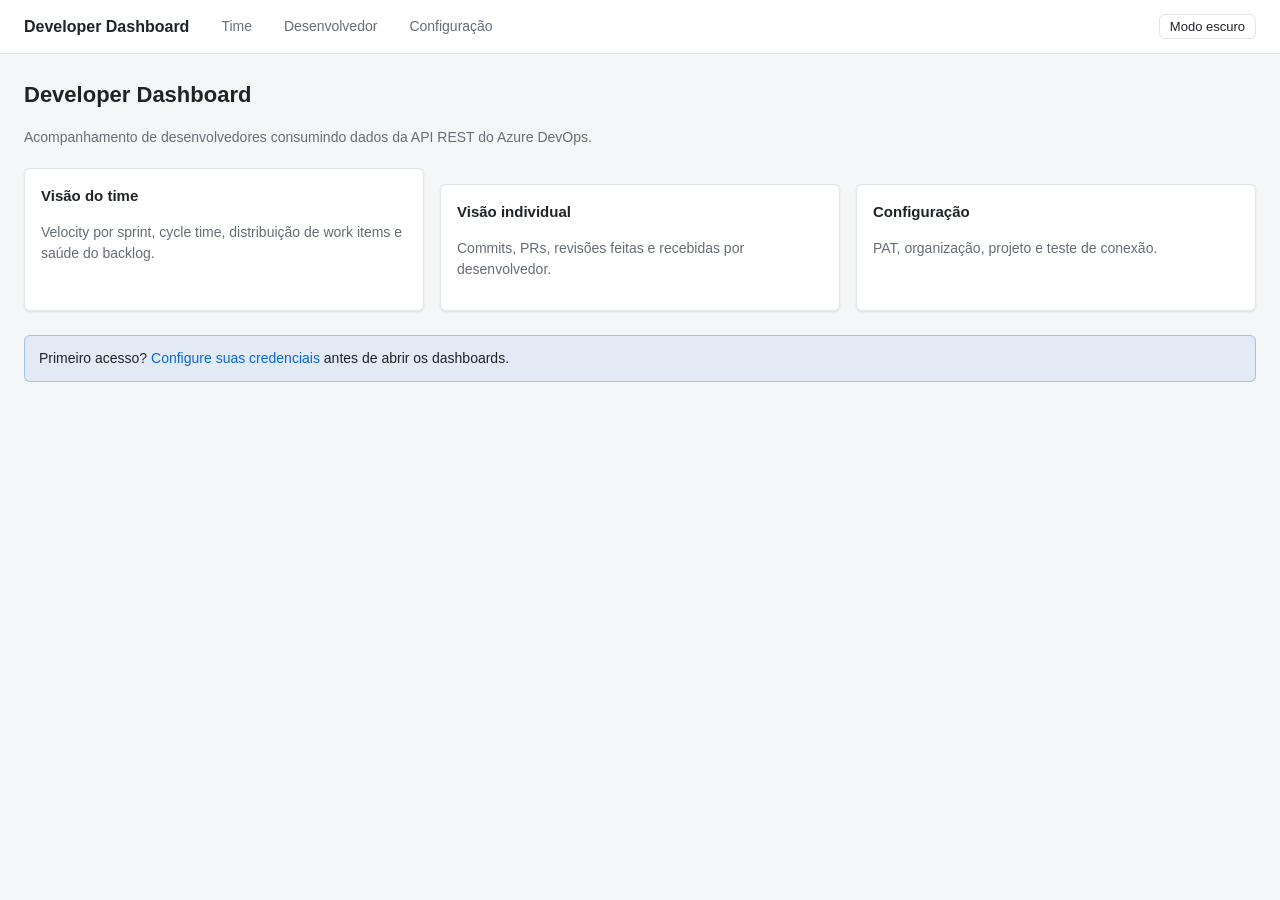
==== index.html @ b446cc34 "Initial commit: dashboard Azure DevOps estático Dashboard web puro (HTML/CSS/JS + Chart.js via CDN) " ====
<!DOCTYPE html>
<html lang="pt-BR">
<head>
<meta charset="UTF-8">
<meta name="viewport" content="width=device-width, initial-scale=1.0">
<title>Developer Dashboard — Azure DevOps</title>
<link rel="stylesheet" href="css/main.css">
<link rel="stylesheet" href="css/components.css">
</head>
<body>
<header class="topbar"></header>
<main>
  <h1>Developer Dashboard</h1>
  <p class="muted">Acompanhamento de desenvolvedores consumindo dados da API REST do Azure DevOps.</p>

  <div class="grid grid-3" style="margin-top: 20px;">
    <a class="card" href="dashboard.html" style="text-decoration:none; color: inherit;">
      <h3>Visão do time</h3>
      <p class="muted">Velocity por sprint, cycle time, distribuição de work items e saúde do backlog.</p>
    </a>
    <a class="card" href="developer.html" style="text-decoration:none; color: inherit;">
      <h3>Visão individual</h3>
      <p class="muted">Commits, PRs, revisões feitas e recebidas por desenvolvedor.</p>
    </a>
    <a class="card" href="config.html" style="text-decoration:none; color: inherit;">
      <h3>Configuração</h3>
      <p class="muted">PAT, organização, projeto e teste de conexão.</p>
    </a>
  </div>

  <div id="status" style="margin-top: 24px;"></div>
</main>

<script type="module">
  import { renderTopbar } from './js/ui.js'
  import { hasConfig } from './js/auth.js'

  renderTopbar('home')

  if (!hasConfig()) {
    document.getElementById('status').innerHTML =
      '<div class="alert info">Primeiro acesso? <a href="config.html">Configure suas credenciais</a> antes de abrir os dashboards.</div>'
  }
</script>
</body>
</html>
---- css/main.css ----
:root {
  --bg: #f5f6f8;
  --surface: #ffffff;
  --surface-alt: #f0f2f5;
  --border: #e1e4e8;
  --text: #1f2328;
  --text-muted: #656d76;
  --primary: #0969da;
  --primary-hover: #0860c7;
  --success: #1a7f37;
  --danger: #cf222e;
  --warning: #9a6700;
  --shadow: 0 1px 3px rgba(0, 0, 0, 0.06), 0 1px 2px rgba(0, 0, 0, 0.04);
  --radius: 6px;
  --font: -apple-system, BlinkMacSystemFont, "Segoe UI", Roboto, Helvetica, Arial, sans-serif;
}

[data-theme="dark"] {
  --bg: #0d1117;
  --surface: #161b22;
  --surface-alt: #1f242c;
  --border: #30363d;
  --text: #e6edf3;
  --text-muted: #8b949e;
  --primary: #2f81f7;
  --primary-hover: #4a95f8;
  --success: #3fb950;
  --danger: #f85149;
  --warning: #d29922;
  --shadow: 0 1px 3px rgba(0, 0, 0, 0.4), 0 1px 2px rgba(0, 0, 0, 0.2);
}

@media (prefers-color-scheme: dark) {
  :root:not([data-theme="light"]) {
    --bg: #0d1117;
    --surface: #161b22;
    --surface-alt: #1f242c;
    --border: #30363d;
    --text: #e6edf3;
    --text-muted: #8b949e;
    --primary: #2f81f7;
    --primary-hover: #4a95f8;
    --success: #3fb950;
    --danger: #f85149;
    --warning: #d29922;
    --shadow: 0 1px 3px rgba(0, 0, 0, 0.4), 0 1px 2px rgba(0, 0, 0, 0.2);
  }
}

* { box-sizing: border-box; }

html, body {
  margin: 0;
  padding: 0;
  background: var(--bg);
  color: var(--text);
  font-family: var(--font);
  font-size: 14px;
  line-height: 1.5;
}

a { color: var(--primary); text-decoration: none; }
a:hover { text-decoration: underline; }

h1 { font-size: 22px; margin: 0 0 16px; }
h2 { font-size: 18px; margin: 0 0 12px; }
h3 { font-size: 15px; margin: 0 0 8px; }

header.topbar {
  position: sticky;
  top: 0;
  z-index: 10;
  display: flex;
  align-items: center;
  gap: 24px;
  padding: 12px 24px;
  background: var(--surface);
  border-bottom: 1px solid var(--border);
}

.topbar .brand {
  font-weight: 600;
  font-size: 16px;
}

.topbar nav {
  display: flex;
  gap: 16px;
  flex: 1;
}

.topbar nav a {
  color: var(--text-muted);
  padding: 4px 8px;
  border-radius: var(--radius);
}

.topbar nav a.active {
  color: var(--text);
  background: var(--surface-alt);
}

.topbar .spacer { flex: 1; }

main {
  max-width: 1400px;
  margin: 0 auto;
  padding: 24px;
}

button, .btn {
  cursor: pointer;
  font-family: inherit;
  font-size: 14px;
  padding: 6px 14px;
  border: 1px solid var(--border);
  border-radius: var(--radius);
  background: var(--surface);
  color: var(--text);
}

button.primary, .btn.primary {
  background: var(--primary);
  border-color: var(--primary);
  color: #fff;
}

button.primary:hover, .btn.primary:hover { background: var(--primary-hover); }
button:hover { background: var(--surface-alt); }
button:disabled { opacity: 0.5; cursor: not-allowed; }

input, select {
  font-family: inherit;
  font-size: 14px;
  padding: 6px 10px;
  border: 1px solid var(--border);
  border-radius: var(--radius);
  background: var(--surface);
  color: var(--text);
  min-width: 0;
}

input:focus, select:focus {
  outline: 2px solid var(--primary);
  outline-offset: -1px;
  border-color: transparent;
}

label {
  display: block;
  font-size: 13px;
  font-weight: 500;
  margin-bottom: 4px;
  color: var(--text-muted);
}

.muted { color: var(--text-muted); }
.success { color: var(--success); }
.danger { color: var(--danger); }
.warning { color: var(--warning); }

.hidden { display: none !important; }
---- css/components.css ----
.card {
  background: var(--surface);
  border: 1px solid var(--border);
  border-radius: var(--radius);
  padding: 16px;
  box-shadow: var(--shadow);
}

.card + .card { margin-top: 16px; }

.card-header {
  display: flex;
  align-items: center;
  justify-content: space-between;
  margin-bottom: 12px;
}

.grid {
  display: grid;
  gap: 16px;
}

.grid-2 { grid-template-columns: repeat(2, minmax(0, 1fr)); }
.grid-3 { grid-template-columns: repeat(3, minmax(0, 1fr)); }
.grid-4 { grid-template-columns: repeat(4, minmax(0, 1fr)); }

@media (max-width: 900px) {
  .grid-3, .grid-4 { grid-template-columns: repeat(2, minmax(0, 1fr)); }
}
@media (max-width: 600px) {
  .grid-2, .grid-3, .grid-4 { grid-template-columns: 1fr; }
}

.stat {
  display: flex;
  flex-direction: column;
  gap: 4px;
}
.stat .label {
  font-size: 12px;
  color: var(--text-muted);
  text-transform: uppercase;
  letter-spacing: 0.4px;
}
.stat .value {
  font-size: 28px;
  font-weight: 600;
  line-height: 1.1;
}
.stat .sub {
  font-size: 12px;
  color: var(--text-muted);
}

.filters {
  display: flex;
  flex-wrap: wrap;
  gap: 12px;
  align-items: end;
  margin-bottom: 20px;
  padding: 12px 16px;
  background: var(--surface);
  border: 1px solid var(--border);
  border-radius: var(--radius);
}

.filters .field { display: flex; flex-direction: column; }

.badge {
  display: inline-block;
  padding: 2px 8px;
  border-radius: 999px;
  font-size: 12px;
  font-weight: 500;
  background: var(--surface-alt);
  color: var(--text);
  border: 1px solid var(--border);
}
.badge.success { background: rgba(26, 127, 55, 0.12); color: var(--success); border-color: transparent; }
.badge.danger  { background: rgba(207, 34, 46, 0.12); color: var(--danger);  border-color: transparent; }
.badge.warning { background: rgba(154, 103, 0, 0.12); color: var(--warning); border-color: transparent; }
.badge.primary { background: rgba(9, 105, 218, 0.12); color: var(--primary); border-color: transparent; }

table {
  width: 100%;
  border-collapse: collapse;
  font-size: 13px;
}
thead th {
  text-align: left;
  font-weight: 600;
  padding: 8px 10px;
  border-bottom: 1px solid var(--border);
  color: var(--text-muted);
  text-transform: uppercase;
  font-size: 11px;
  letter-spacing: 0.5px;
  background: var(--surface-alt);
}
tbody td {
  padding: 8px 10px;
  border-bottom: 1px solid var(--border);
}
tbody tr:last-child td { border-bottom: none; }
tbody tr:hover td { background: var(--surface-alt); }

.chart-wrap {
  position: relative;
  height: 300px;
}
.chart-wrap.tall { height: 360px; }

.alert {
  padding: 12px 14px;
  border-radius: var(--radius);
  border: 1px solid var(--border);
  margin-bottom: 16px;
}
.alert.info    { background: rgba(9, 105, 218, 0.08); border-color: rgba(9, 105, 218, 0.3); }
.alert.success { background: rgba(26, 127, 55, 0.08); border-color: rgba(26, 127, 55, 0.3); }
.alert.danger  { background: rgba(207, 34, 46, 0.08); border-color: rgba(207, 34, 46, 0.3); }

.form-row {
  display: flex;
  flex-direction: column;
  gap: 4px;
  margin-bottom: 14px;
}

.form-actions {
  display: flex;
  gap: 8px;
  margin-top: 16px;
}

.spinner {
  display: inline-block;
  width: 14px;
  height: 14px;
  border: 2px solid var(--border);
  border-top-color: var(--primary);
  border-radius: 50%;
  animation: spin 0.8s linear infinite;
  vertical-align: middle;
}
@keyframes spin { to { transform: rotate(360deg); } }

.loading-overlay {
  position: relative;
  min-height: 120px;
}
.loading-overlay.loading::after {
  content: '';
  position: absolute;
  inset: 0;
  background: var(--surface);
  opacity: 0.6;
}

.theme-toggle {
  background: transparent;
  border: 1px solid var(--border);
  padding: 4px 10px;
  font-size: 13px;
}

.pill-group { display: inline-flex; border: 1px solid var(--border); border-radius: var(--radius); overflow: hidden; }
.pill-group button { border: none; border-radius: 0; padding: 6px 12px; }
.pill-group button.active { background: var(--primary); color: #fff; }
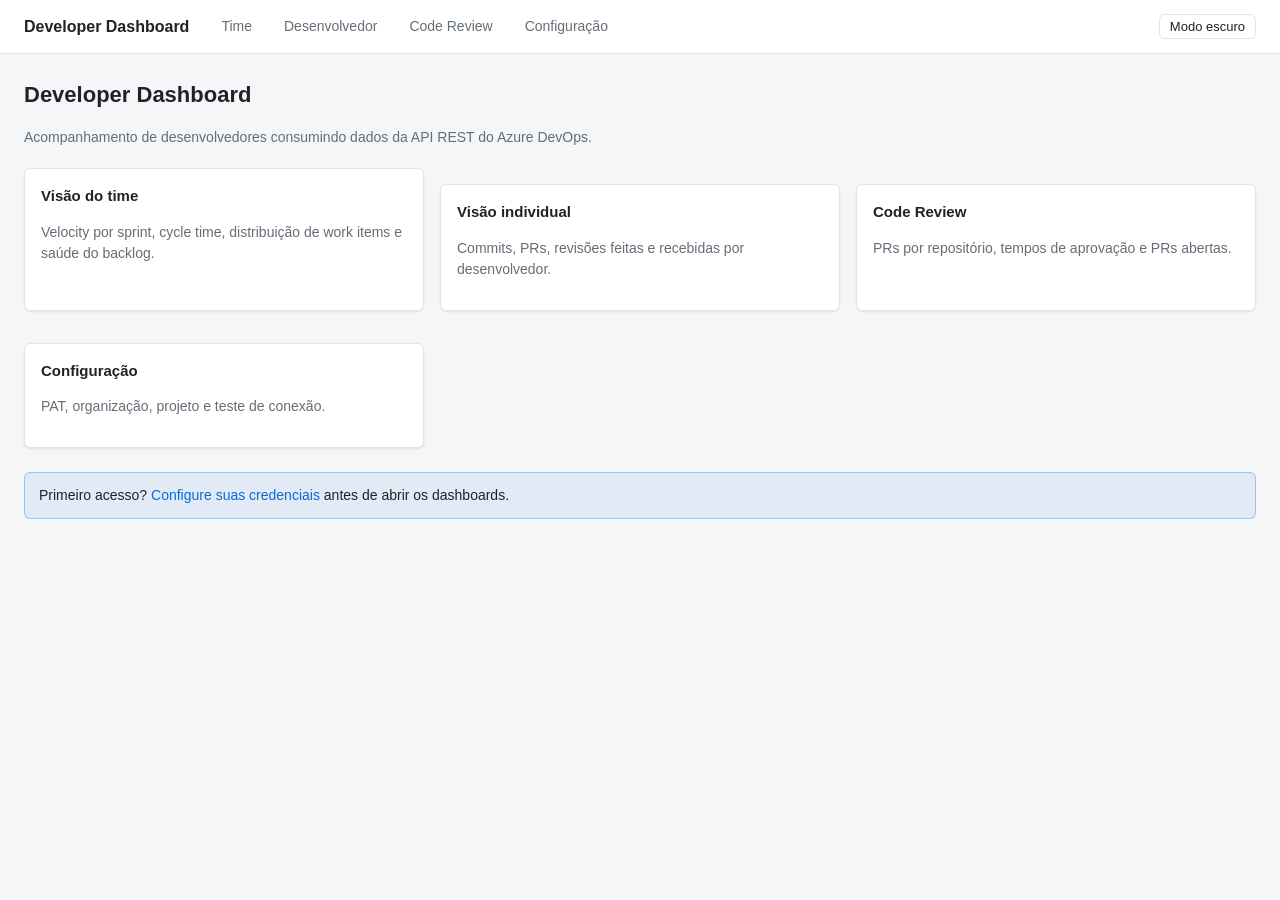
==== commit 554421d4: "Adiciona dashboard de Code Review com filtro por repositório e datas - Nova página codereview.html c" ====
--- a/index.html
+++ b/index.html
@@ -6,6 +6,7 @@
 <title>Developer Dashboard — Azure DevOps</title>
 <link rel="stylesheet" href="css/main.css">
 <link rel="stylesheet" href="css/components.css">
+<script src="js/file-guard.js"></script>
 </head>
 <body>
 <header class="topbar"></header>
@@ -21,6 +22,10 @@
     <a class="card" href="developer.html" style="text-decoration:none; color: inherit;">
       <h3>Visão individual</h3>
       <p class="muted">Commits, PRs, revisões feitas e recebidas por desenvolvedor.</p>
+    </a>
+    <a class="card" href="codereview.html" style="text-decoration:none; color: inherit;">
+      <h3>Code Review</h3>
+      <p class="muted">PRs por repositório, tempos de aprovação e PRs abertas.</p>
     </a>
     <a class="card" href="config.html" style="text-decoration:none; color: inherit;">
       <h3>Configuração</h3>
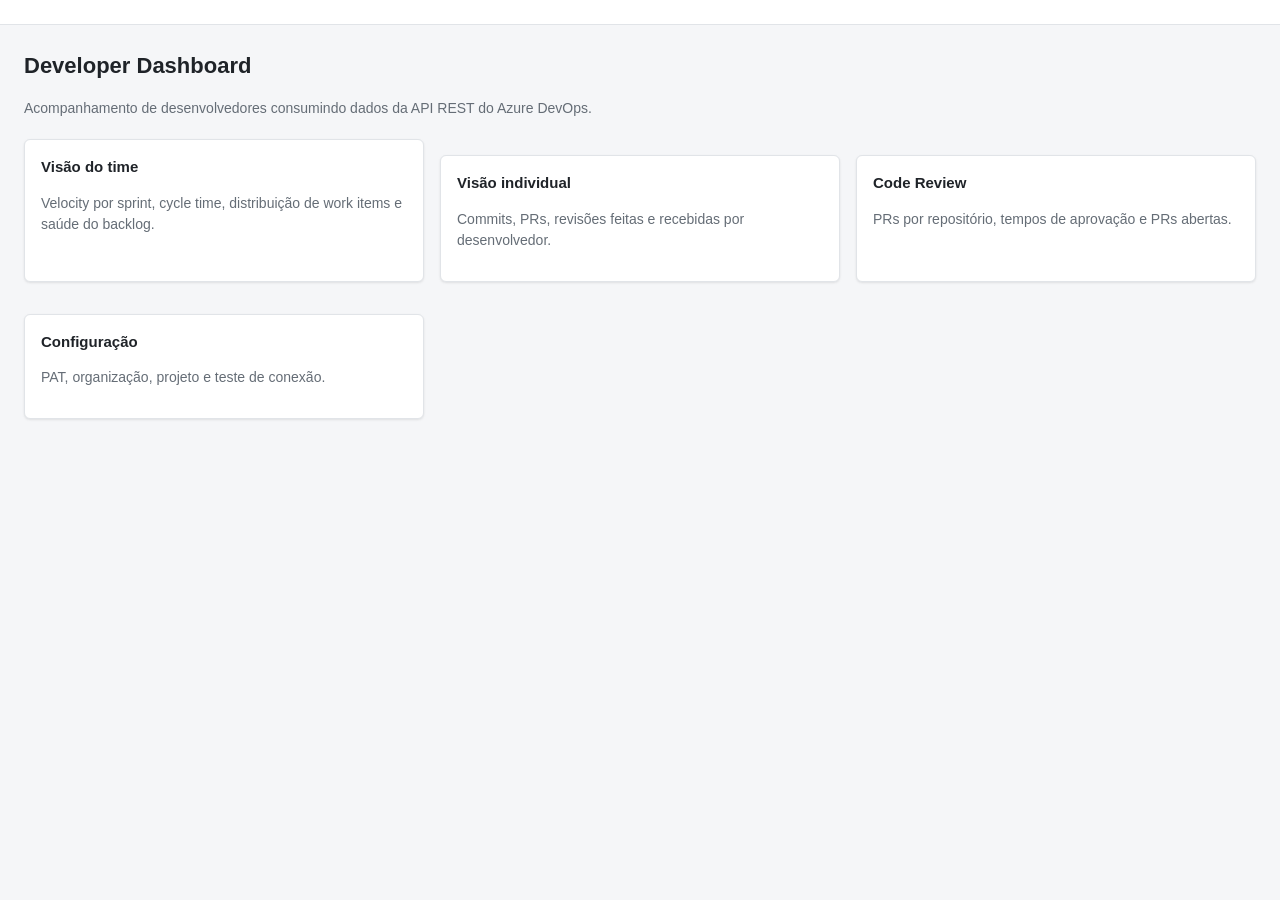
==== commit 2356e195: "Adiciona Content Security Policy aos HTMLs Mitiga os achados de seguranca L-01 e L-02 do relatorio d" ====
--- a/index.html
+++ b/index.html
@@ -3,6 +3,8 @@
 <head>
 <meta charset="UTF-8">
 <meta name="viewport" content="width=device-width, initial-scale=1.0">
+<meta http-equiv="Content-Security-Policy"
+      content="default-src 'self'; script-src 'self'; style-src 'self' 'unsafe-inline'; object-src 'none'; base-uri 'self'">
 <title>Developer Dashboard — Azure DevOps</title>
 <link rel="stylesheet" href="css/main.css">
 <link rel="stylesheet" href="css/components.css">
--- a/css/components.css
+++ b/css/components.css
@@ -23,12 +23,13 @@
 .grid-2 { grid-template-columns: repeat(2, minmax(0, 1fr)); }
 .grid-3 { grid-template-columns: repeat(3, minmax(0, 1fr)); }
 .grid-4 { grid-template-columns: repeat(4, minmax(0, 1fr)); }
+.grid-5 { grid-template-columns: repeat(5, minmax(0, 1fr)); }
 
 @media (max-width: 900px) {
-  .grid-3, .grid-4 { grid-template-columns: repeat(2, minmax(0, 1fr)); }
+  .grid-3, .grid-4, .grid-5 { grid-template-columns: repeat(2, minmax(0, 1fr)); }
 }
 @media (max-width: 600px) {
-  .grid-2, .grid-3, .grid-4 { grid-template-columns: 1fr; }
+  .grid-2, .grid-3, .grid-4, .grid-5 { grid-template-columns: 1fr; }
 }
 
 .stat {
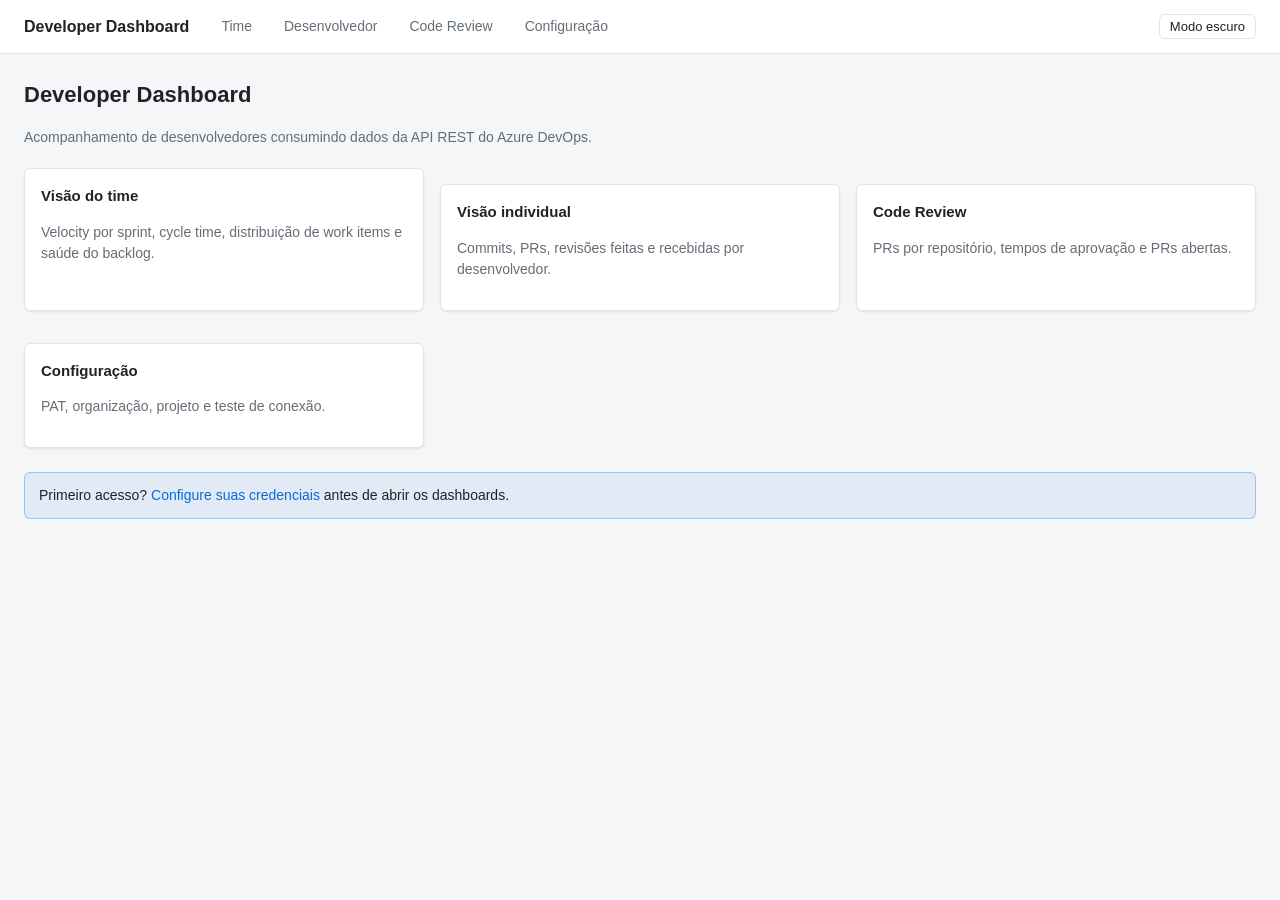
==== commit 159b3b59: "Revert "Merge pull request #28 from efontenelle/security/add-csp-headers" This reverts commit af6a98" ====
--- a/index.html
+++ b/index.html
@@ -3,8 +3,6 @@
 <head>
 <meta charset="UTF-8">
 <meta name="viewport" content="width=device-width, initial-scale=1.0">
-<meta http-equiv="Content-Security-Policy"
-      content="default-src 'self'; script-src 'self'; style-src 'self' 'unsafe-inline'; object-src 'none'; base-uri 'self'">
 <title>Developer Dashboard — Azure DevOps</title>
 <link rel="stylesheet" href="css/main.css">
 <link rel="stylesheet" href="css/components.css">
